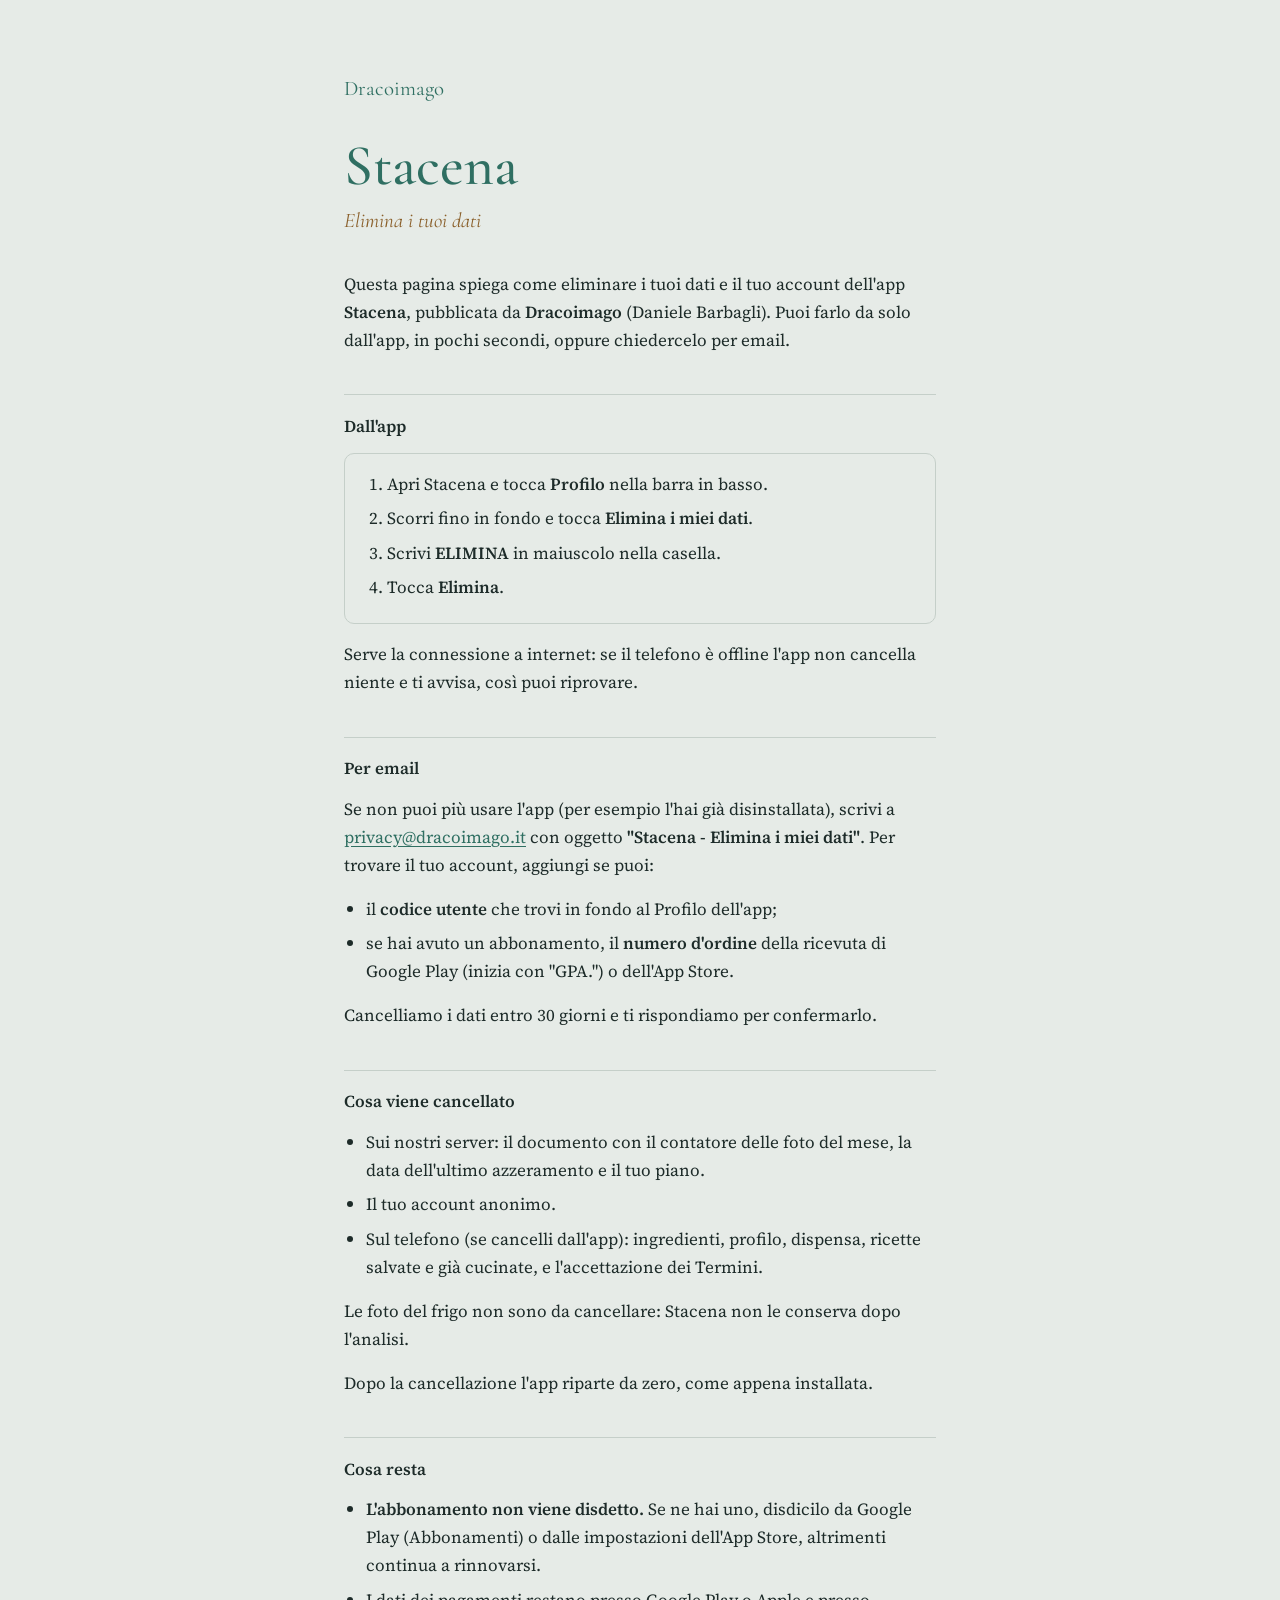
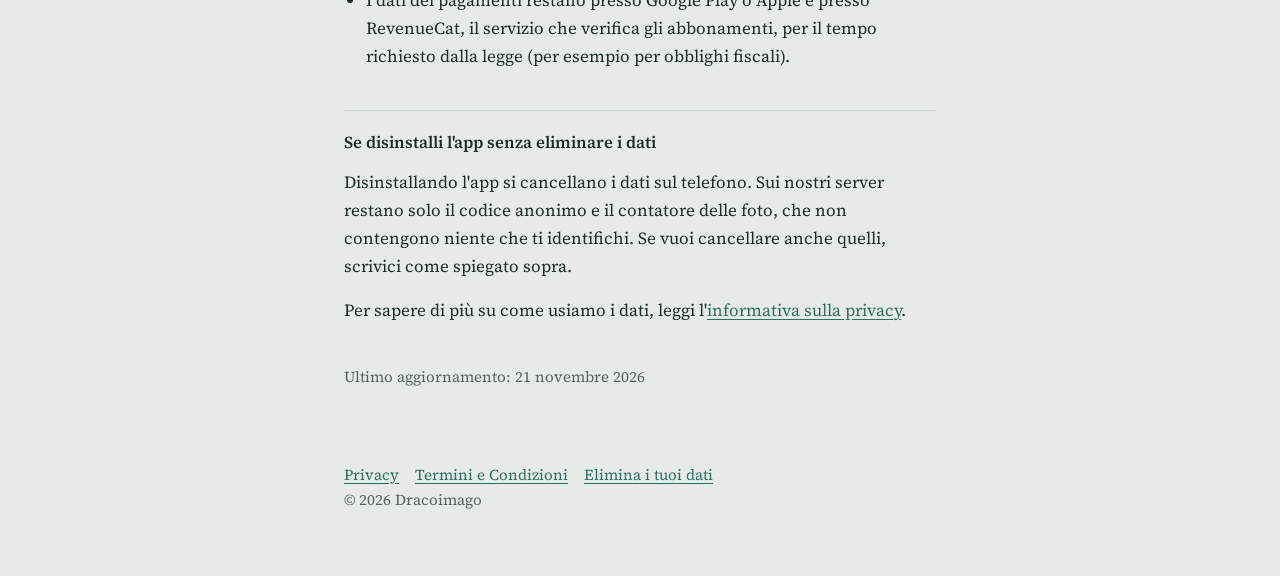
==== stacena/elimina-dati/index.html @ cc61b0d5 "Stacena: privacy, termini e pagina per eliminare i dati" ====
<!DOCTYPE html>
<html lang="it">
<head>
<meta charset="utf-8">
<meta name="viewport" content="width=device-width, initial-scale=1, viewport-fit=cover">
<title>Elimina i tuoi dati — Stacena</title>
<meta name="description" content="Come eliminare i tuoi dati e l'account dell'app Stacena.">
<link rel="icon" href="data:image/svg+xml,<svg xmlns='http://www.w3.org/2000/svg' viewBox='0 0 100 100'><text y='.9em' font-size='90'>🐉</text></svg>">
<link rel="preconnect" href="https://fonts.googleapis.com">
<link rel="preconnect" href="https://fonts.gstatic.com" crossorigin>
<link href="https://fonts.googleapis.com/css2?family=Cormorant+Garamond:ital,wght@0,500;1,500&family=Source+Serif+4:wght@400;600&display=swap" rel="stylesheet">
<link rel="stylesheet" href="../stile.css">
</head>
<body>
<main>
  <p class="marchio"><a href="/">Dracoimago</a></p>
  <h1>Stacena</h1>
  <p class="sottotitolo">Elimina i tuoi dati</p>

  <p>Questa pagina spiega come eliminare i tuoi dati e il tuo account dell'app <strong>Stacena</strong>, pubblicata da <strong>Dracoimago</strong> (Daniele Barbagli). Puoi farlo da solo dall'app, in pochi secondi, oppure chiedercelo per email.</p>

  <h2>Dall'app</h2>
  <div class="riquadro">
    <ol>
      <li>Apri Stacena e tocca <strong>Profilo</strong> nella barra in basso.</li>
      <li>Scorri fino in fondo e tocca <strong>Elimina i miei dati</strong>.</li>
      <li>Scrivi <strong>ELIMINA</strong> in maiuscolo nella casella.</li>
      <li>Tocca <strong>Elimina</strong>.</li>
    </ol>
  </div>
  <p>Serve la connessione a internet: se il telefono è offline l'app non cancella niente e ti avvisa, così puoi riprovare.</p>

  <h2>Per email</h2>
  <p>Se non puoi più usare l'app (per esempio l'hai già disinstallata), scrivi a <a href="mailto:privacy@dracoimago.it?subject=Stacena%20-%20Elimina%20i%20miei%20dati">privacy@dracoimago.it</a> con oggetto <strong>"Stacena - Elimina i miei dati"</strong>. Per trovare il tuo account, aggiungi se puoi:</p>
  <ul>
    <li>il <strong>codice utente</strong> che trovi in fondo al Profilo dell'app;</li>
    <li>se hai avuto un abbonamento, il <strong>numero d'ordine</strong> della ricevuta di Google Play (inizia con "GPA.") o dell'App Store.</li>
  </ul>
  <p>Cancelliamo i dati entro 30 giorni e ti rispondiamo per confermarlo.</p>

  <h2>Cosa viene cancellato</h2>
  <ul>
    <li>Sui nostri server: il documento con il contatore delle foto del mese, la data dell'ultimo azzeramento e il tuo piano.</li>
    <li>Il tuo account anonimo.</li>
    <li>Sul telefono (se cancelli dall'app): ingredienti, profilo, dispensa, ricette salvate e già cucinate, e l'accettazione dei Termini.</li>
  </ul>
  <p>Le foto del frigo non sono da cancellare: Stacena non le conserva dopo l'analisi.</p>
  <p>Dopo la cancellazione l'app riparte da zero, come appena installata.</p>

  <h2>Cosa resta</h2>
  <ul>
    <li><strong>L'abbonamento non viene disdetto.</strong> Se ne hai uno, disdicilo da Google Play (Abbonamenti) o dalle impostazioni dell'App Store, altrimenti continua a rinnovarsi.</li>
    <li>I dati dei pagamenti restano presso Google Play o Apple e presso RevenueCat, il servizio che verifica gli abbonamenti, per il tempo richiesto dalla legge (per esempio per obblighi fiscali).</li>
  </ul>

  <h2>Se disinstalli l'app senza eliminare i dati</h2>
  <p>Disinstallando l'app si cancellano i dati sul telefono. Sui nostri server restano solo il codice anonimo e il contatore delle foto, che non contengono niente che ti identifichi. Se vuoi cancellare anche quelli, scrivici come spiegato sopra.</p>

  <p>Per sapere di più su come usiamo i dati, leggi l'<a href="../privacy/">informativa sulla privacy</a>.</p>

  <p class="aggiornato">Ultimo aggiornamento: 21 novembre 2026</p>
</main>
<footer>
  <nav><a href="../privacy/">Privacy</a><a href="../termini/">Termini e Condizioni</a><a href="../elimina-dati/">Elimina i tuoi dati</a></nav>
  <p>© 2026 Dracoimago</p>
</footer>
</body>
</html>
---- stacena/stile.css ----
/* Pagine di Stacena sul sito Dracoimago: stessa grafica della pagina principale. */
:root {
  --sfondo: #E6EBE7;
  --inchiostro: #1D2B29;
  --tenue: #56635F;
  --verderame: #2F6F62;
  --bronzo: #8A5F2A;
  --linea: #C5CFC9;
  color-scheme: light dark;
}
@media (prefers-color-scheme: dark) {
  :root {
    --sfondo: #132020;
    --inchiostro: #E2E9E5;
    --tenue: #9FADA8;
    --verderame: #78B8A7;
    --bronzo: #D2A464;
    --linea: #2C3D3B;
  }
}
* { box-sizing: border-box; }
body {
  margin: 0;
  background: var(--sfondo);
  color: var(--inchiostro);
  font-family: "Source Serif 4", Georgia, "Times New Roman", serif;
  font-size: 1.0625rem;
  line-height: 1.65;
}
main {
  max-width: 40rem;
  margin: 0 auto;
  padding: clamp(2.5rem, 8vh, 5rem) 1.5rem 2rem;
}
.marchio {
  font-family: "Cormorant Garamond", Garamond, Georgia, serif;
  font-size: 1.3rem;
  margin: 0 0 2rem;
}
.marchio a { text-decoration: none; color: var(--verderame); }
h1 {
  font-family: "Cormorant Garamond", Garamond, Georgia, serif;
  font-weight: 500;
  font-size: clamp(2.4rem, 9vw, 3.6rem);
  line-height: 1;
  margin: 0;
  color: var(--verderame);
}
.sottotitolo {
  font-family: "Cormorant Garamond", Garamond, Georgia, serif;
  font-style: italic;
  font-size: 1.3rem;
  color: var(--bronzo);
  margin: 0.5rem 0 2rem;
}
h2 {
  font-size: 1.05rem;
  font-weight: 600;
  margin: 2.5rem 0 0.75rem;
  padding-top: 1.1rem;
  border-top: 1px solid var(--linea);
}
p { margin: 0 0 1rem; }
ul, ol { margin: 0 0 1rem; padding-left: 1.4rem; }
li { margin-bottom: 0.4rem; }
strong { font-weight: 600; }
a { color: var(--verderame); text-underline-offset: 0.18em; }
a:focus-visible { outline: 2px solid var(--bronzo); outline-offset: 3px; }
.riquadro {
  border: 1px solid var(--linea);
  border-radius: 10px;
  padding: 1rem 1.2rem;
  margin: 0 0 1rem;
}
.riquadro p:last-child, .riquadro ol:last-child, .riquadro ul:last-child { margin-bottom: 0; }
footer {
  max-width: 40rem;
  margin: 0 auto;
  padding: 1.5rem 1.5rem 3rem;
  color: var(--tenue);
  font-size: 0.95rem;
}
footer nav a { margin-right: 1rem; white-space: nowrap; }
.aggiornato { color: var(--tenue); font-size: 0.95rem; margin-top: 2.5rem; }
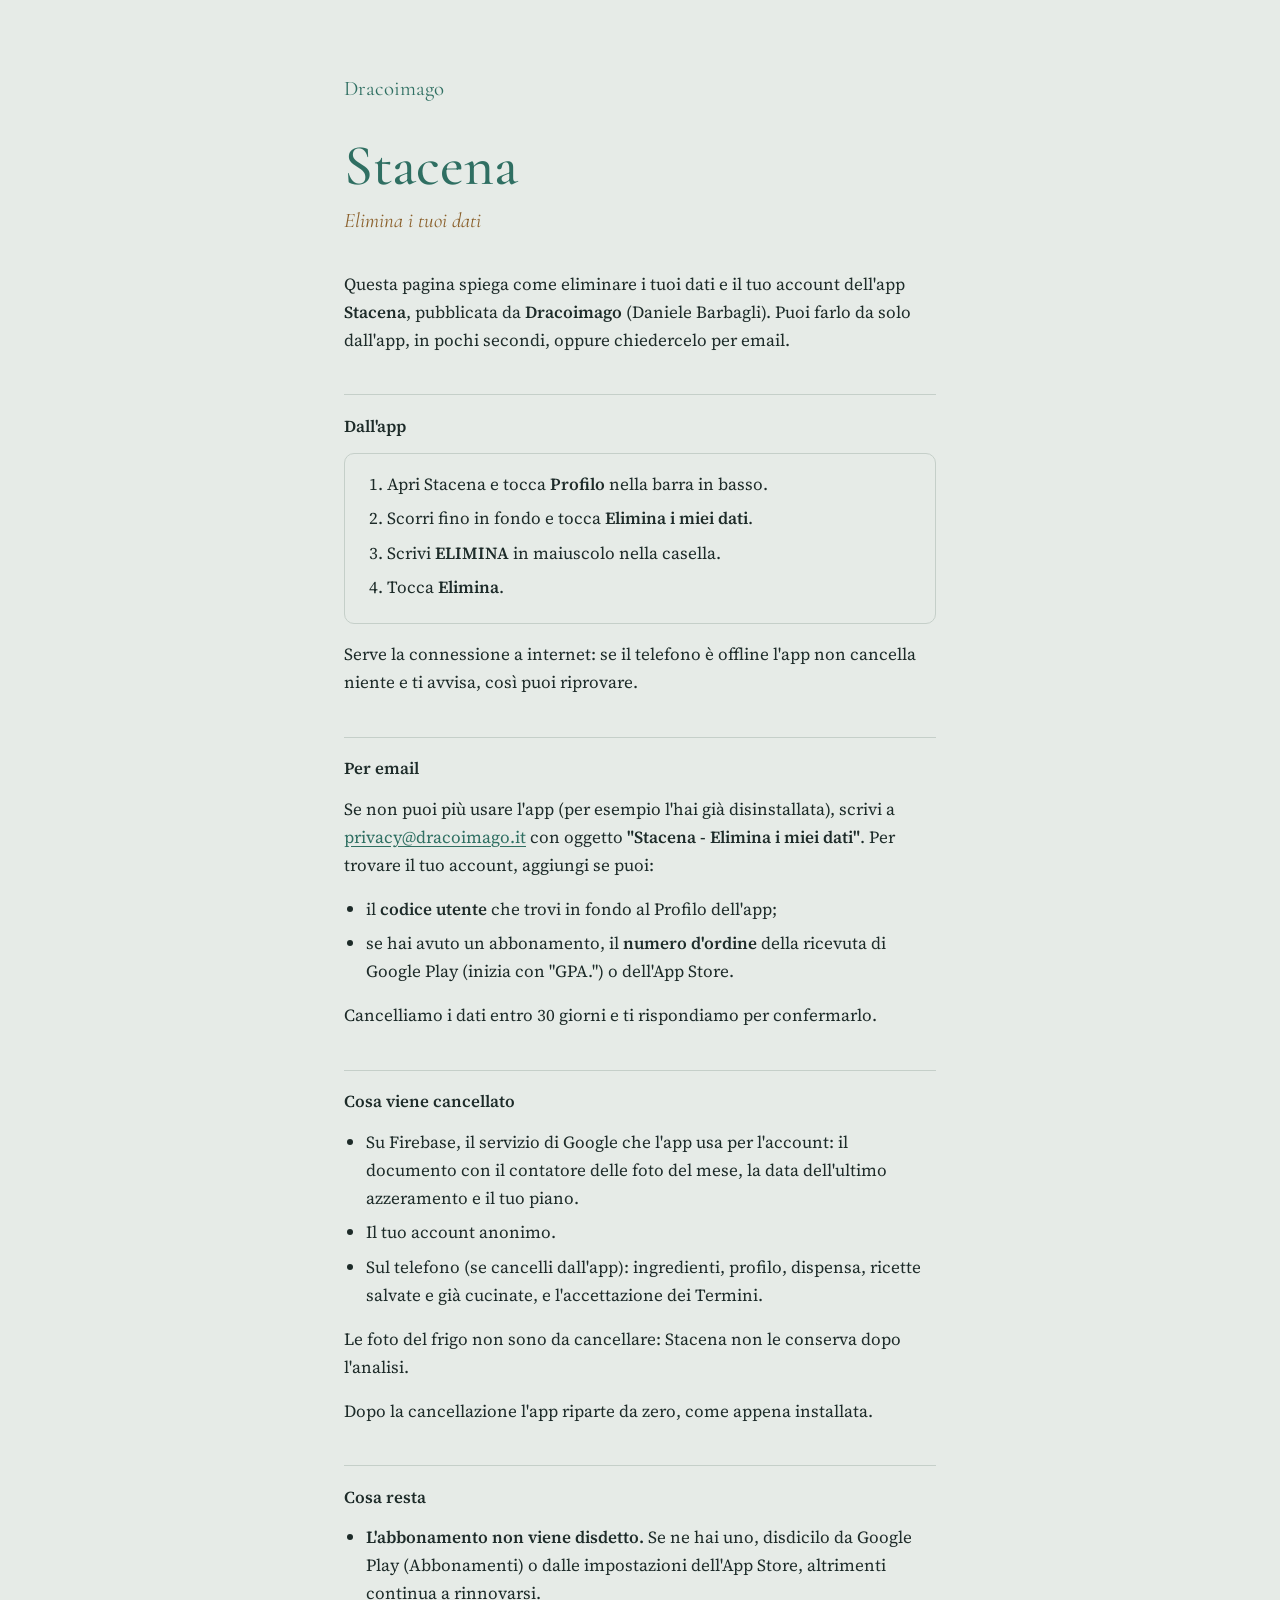
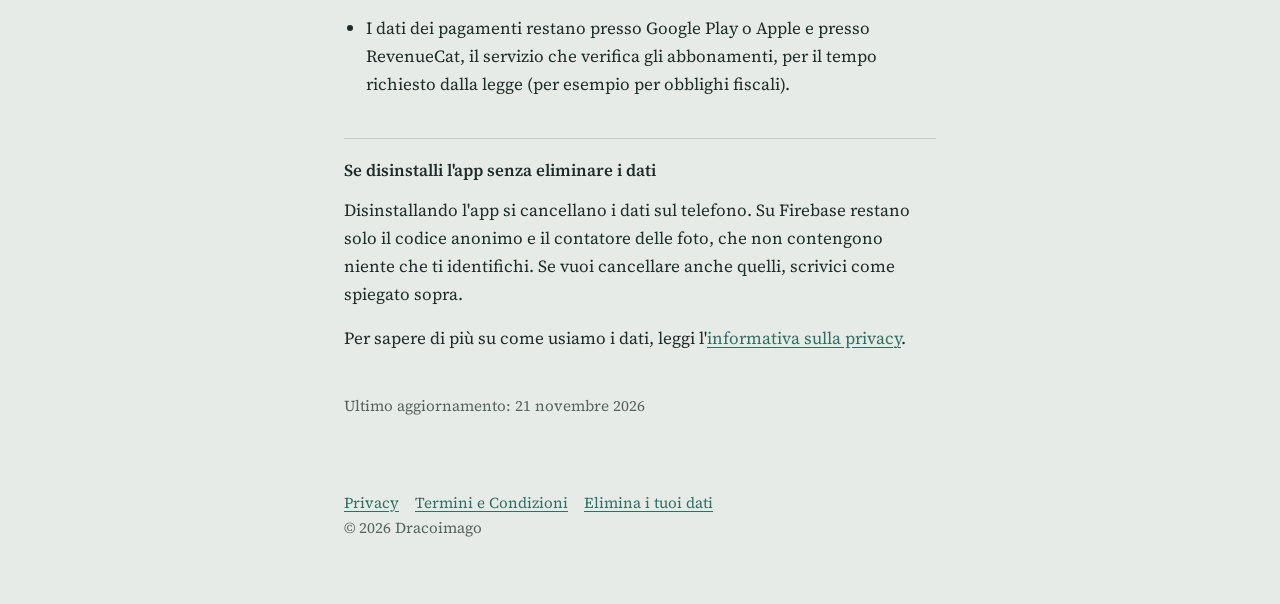
==== commit babe4fe1: "Stacena: server di Firebase invece di nostri server" ====
--- a/stacena/elimina-dati/index.html
+++ b/stacena/elimina-dati/index.html
@@ -40,7 +40,7 @@
 
   <h2>Cosa viene cancellato</h2>
   <ul>
-    <li>Sui nostri server: il documento con il contatore delle foto del mese, la data dell'ultimo azzeramento e il tuo piano.</li>
+    <li>Su Firebase, il servizio di Google che l'app usa per l'account: il documento con il contatore delle foto del mese, la data dell'ultimo azzeramento e il tuo piano.</li>
     <li>Il tuo account anonimo.</li>
     <li>Sul telefono (se cancelli dall'app): ingredienti, profilo, dispensa, ricette salvate e già cucinate, e l'accettazione dei Termini.</li>
   </ul>
@@ -54,7 +54,7 @@
   </ul>
 
   <h2>Se disinstalli l'app senza eliminare i dati</h2>
-  <p>Disinstallando l'app si cancellano i dati sul telefono. Sui nostri server restano solo il codice anonimo e il contatore delle foto, che non contengono niente che ti identifichi. Se vuoi cancellare anche quelli, scrivici come spiegato sopra.</p>
+  <p>Disinstallando l'app si cancellano i dati sul telefono. Su Firebase restano solo il codice anonimo e il contatore delle foto, che non contengono niente che ti identifichi. Se vuoi cancellare anche quelli, scrivici come spiegato sopra.</p>
 
   <p>Per sapere di più su come usiamo i dati, leggi l'<a href="../privacy/">informativa sulla privacy</a>.</p>
 
